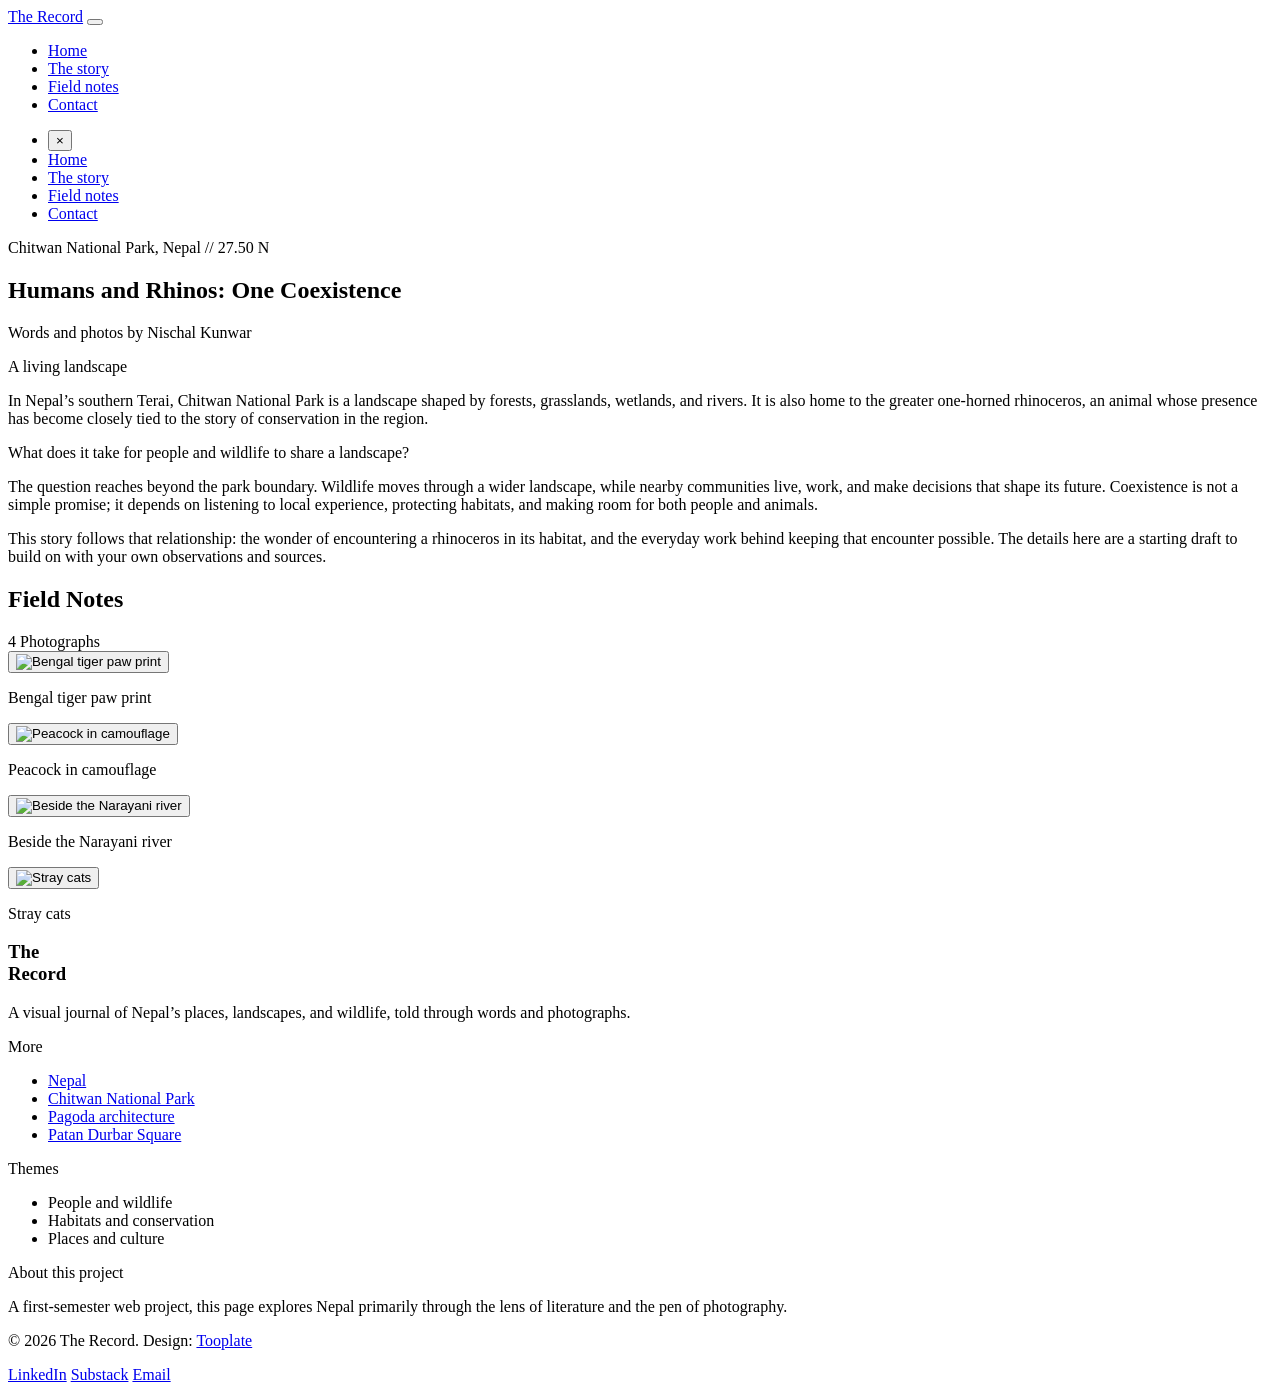
==== chitwan.html @ c8cdc9b5 "chitwan file upload test" ====
<!DOCTYPE html>
<html lang="en">
<head>
    <meta charset="UTF-8">
    <meta name="viewport" content="width=device-width, initial-scale=1.0">
    <title>Chitwan National Park — The Record</title>
    <link rel="preconnect" href="https://fonts.googleapis.com">
    <link rel="preconnect" href="https://fonts.gstatic.com" crossorigin>
    <link href="https://fonts.googleapis.com/css2?family=Inter:wght@300;400;500;600&family=Playfair+Display:ital,wght@0,400;0,500;0,600;0,700;1,400;1,500&display=swap" rel="stylesheet">
    <link rel="stylesheet" href="tooplate-2164-compass-style.css">
</head>
<body class="chitwan-page">
    <nav class="nav-bar">
        <a href="index.html" class="nav-logo">The Record</a>
        <button class="nav-toggle" aria-label="Toggle navigation">
            <span></span><span></span><span></span>
        </button>
        <ul class="nav-links nav-links--desktop">
            <li><a href="index.html">Home</a></li>
            <li><a href="#story">The story</a></li>
            <li><a href="#field-notes">Field notes</a></li>
            <li><a href="#contact">Contact</a></li>
        </ul>
    </nav>

    <ul class="nav-links nav-links--mobile">
        <li class="nav-close-wrap"><button class="nav-close" aria-label="Close menu">&times;</button></li>
        <li><a href="index.html">Home</a></li>
        <li><a href="#story">The story</a></li>
        <li><a href="#field-notes">Field notes</a></li>
        <li><a href="#contact">Contact</a></li>
    </ul>

    <main>
        <section class="prologue" id="story">
            <div class="prologue-inner">
                <p class="prologue-label reveal">Chitwan National Park, Nepal // 27.50 N</p>
                <h1 class="chapter-title reveal">Humans and Rhinos: One Coexistence</h1>
                <p class="hero-meta">Words and photos by Nischal Kunwar</p>
                <p class="prologue-label reveal">A living landscape</p>
                <p class="prologue-text reveal">
                    In Nepal’s southern Terai, Chitwan National Park is a landscape shaped by forests, grasslands, wetlands, and rivers. It is also home to the greater one-horned rhinoceros, an animal whose presence has become closely tied to the story of conservation in the region.
                </p>

                <div class="prologue-pullquote reveal">
                    <p>What does it take for people and wildlife to share a landscape?</p>
                </div>

                <p class="prologue-text reveal">
                    The question reaches beyond the park boundary. Wildlife moves through a wider landscape, while nearby communities live, work, and make decisions that shape its future. Coexistence is not a simple promise; it depends on listening to local experience, protecting habitats, and making room for both people and animals.
                </p>

                <p class="prologue-text reveal">
                    This story follows that relationship: the wonder of encountering a rhinoceros in its habitat, and the everyday work behind keeping that encounter possible. The details here are a starting draft to build on with your own observations and sources.
                </p>
            </div>
        </section>

        <section class="gallery" id="field-notes">
            <div class="gallery-header reveal">
                <h2 class="gallery-title">Field Notes</h2>
                <span class="gallery-count">4 Photographs</span>
            </div>
            <div class="gallery-grid">
                <div class="gallery-item tall reveal">
                    <button class="gallery-preview" type="button" aria-label="Open full-size image: Bengal tiger paw print">
                        <img src="imgs/chitwan6.JPG" alt="Bengal tiger paw print" loading="lazy">
                    </button>
                    <div class="gallery-caption">
                        <p class="gallery-caption-title">Bengal tiger paw print</p>
                    </div>
                </div>
                <div class="gallery-item reveal">
                    <button class="gallery-preview" type="button" aria-label="Open full-size image: Peacock in camouflage">
                        <img src="imgs/chitwan9.jpeg" alt="Peacock in camouflage" loading="lazy">
                    </button>
                    <div class="gallery-caption">
                        <p class="gallery-caption-title">Peacock in camouflage</p>
                    </div>
                </div>
                <div class="gallery-item reveal">
                    <button class="gallery-preview" type="button" aria-label="Open full-size image: Beside the Narayani river">
                        <img src="imgs/chitwan5.JPG" alt="Beside the Narayani river" loading="lazy">
                    </button>
                    <div class="gallery-caption">
                        <p class="gallery-caption-title">Beside the Narayani river</p>
                    </div>
                </div>
                <div class="gallery-item tall reveal">
                    <button class="gallery-preview" type="button" aria-label="Open full-size image: Stray cats">
                        <img src="imgs/chitwan3.JPG" alt="Stray cats" loading="lazy">
                    </button>
                    <div class="gallery-caption">
                        <p class="gallery-caption-title">Stray cats</p>
                    </div>
                </div>
            </div>
        </section>
    </main>

    <dialog class="image-lightbox" aria-label="Full-size gallery image">
        <button class="image-lightbox-close" type="button" aria-label="Close image">&times;</button>
        <button class="image-lightbox-nav image-lightbox-prev" type="button" aria-label="Previous image">&lsaquo;</button>
        <img class="image-lightbox-image" alt="">
        <p class="image-lightbox-caption"></p>
        <button class="image-lightbox-nav image-lightbox-next" type="button" aria-label="Next image">&rsaquo;</button>
    </dialog>

    <footer class="site-footer" id="contact">
        <div class="footer-top">
            <div class="footer-brand">
                <h3 class="footer-brand-title">The<br>Record</h3>
                <p class="footer-brand-desc">A visual journal of Nepal’s places, landscapes, and wildlife, told through words and photographs.</p>
            </div>
            <div class="footer-col">
                <p class="footer-col-title">More</p>
                <ul>
                    <li><a href="https://www.britannica.com/place/Nepal" target="_blank" rel="noopener noreferrer">Nepal</a></li>
                    <li><a href="https://en.wikipedia.org/wiki/Chitwan_National_Park" target="_blank" rel="noopener noreferrer">Chitwan National Park</a></li>
                    <li><a href="https://en.wikipedia.org/wiki/Pagoda" target="_blank" rel="noopener noreferrer">Pagoda architecture</a></li>
                    <li><a href="https://en.wikipedia.org/wiki/Patan_Durbar_Square" target="_blank" rel="noopener noreferrer">Patan Durbar Square</a></li>
                </ul>
            </div>
            <div class="footer-col footer-themes">
                <p class="footer-col-title">Themes</p>
                <ul>
                    <li>People and wildlife</li>
                    <li>Habitats and conservation</li>
                    <li>Places and culture</li>
                </ul>
            </div>
            <div class="footer-col footer-about">
                <p class="footer-col-title">About this project</p>
                <p>A first-semester web project, this page explores Nepal primarily through the lens of literature and the pen of photography.</p>
            </div>
        </div>
        <div class="footer-bottom">
            <p class="footer-copy">
                &copy; 2026 The Record. Design: <a href="https://www.tooplate.com" target="_blank" rel="nofollow noopener">Tooplate</a>
            </p>
            <div class="footer-social">
                <a class="footer-social-featured" href="https://www.linkedin.com/in/nischalkunwar/" target="_blank" rel="noopener noreferrer">LinkedIn</a>
                <a class="footer-social-featured" href="https://substack.com/@miyan0" target="_blank" rel="noopener noreferrer">Substack</a>
                <a class="footer-social-featured" href="mailto:nischalkunwar008@gmail.com">Email</a>
            </div>
        </div>
    </footer>
    <script src="tooplate-2164-compass-script.js"></script>
</body>
</html>
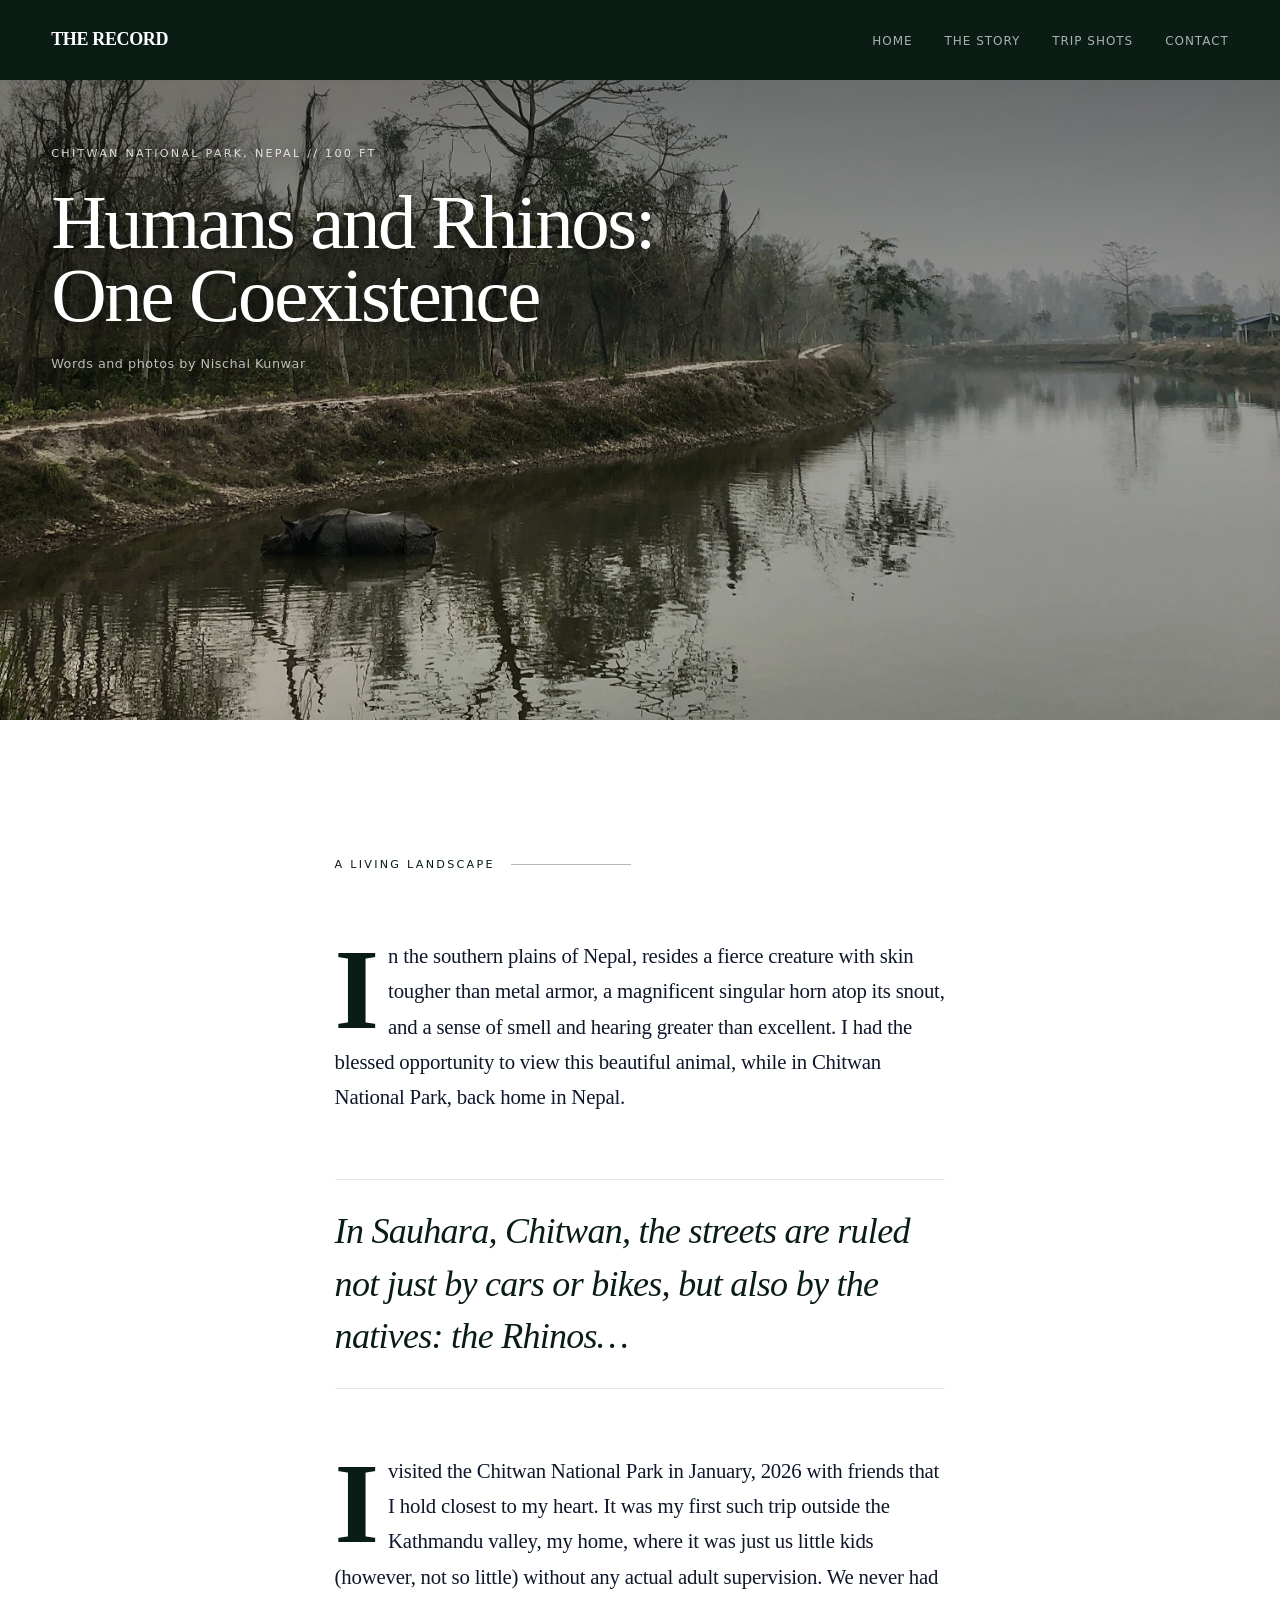
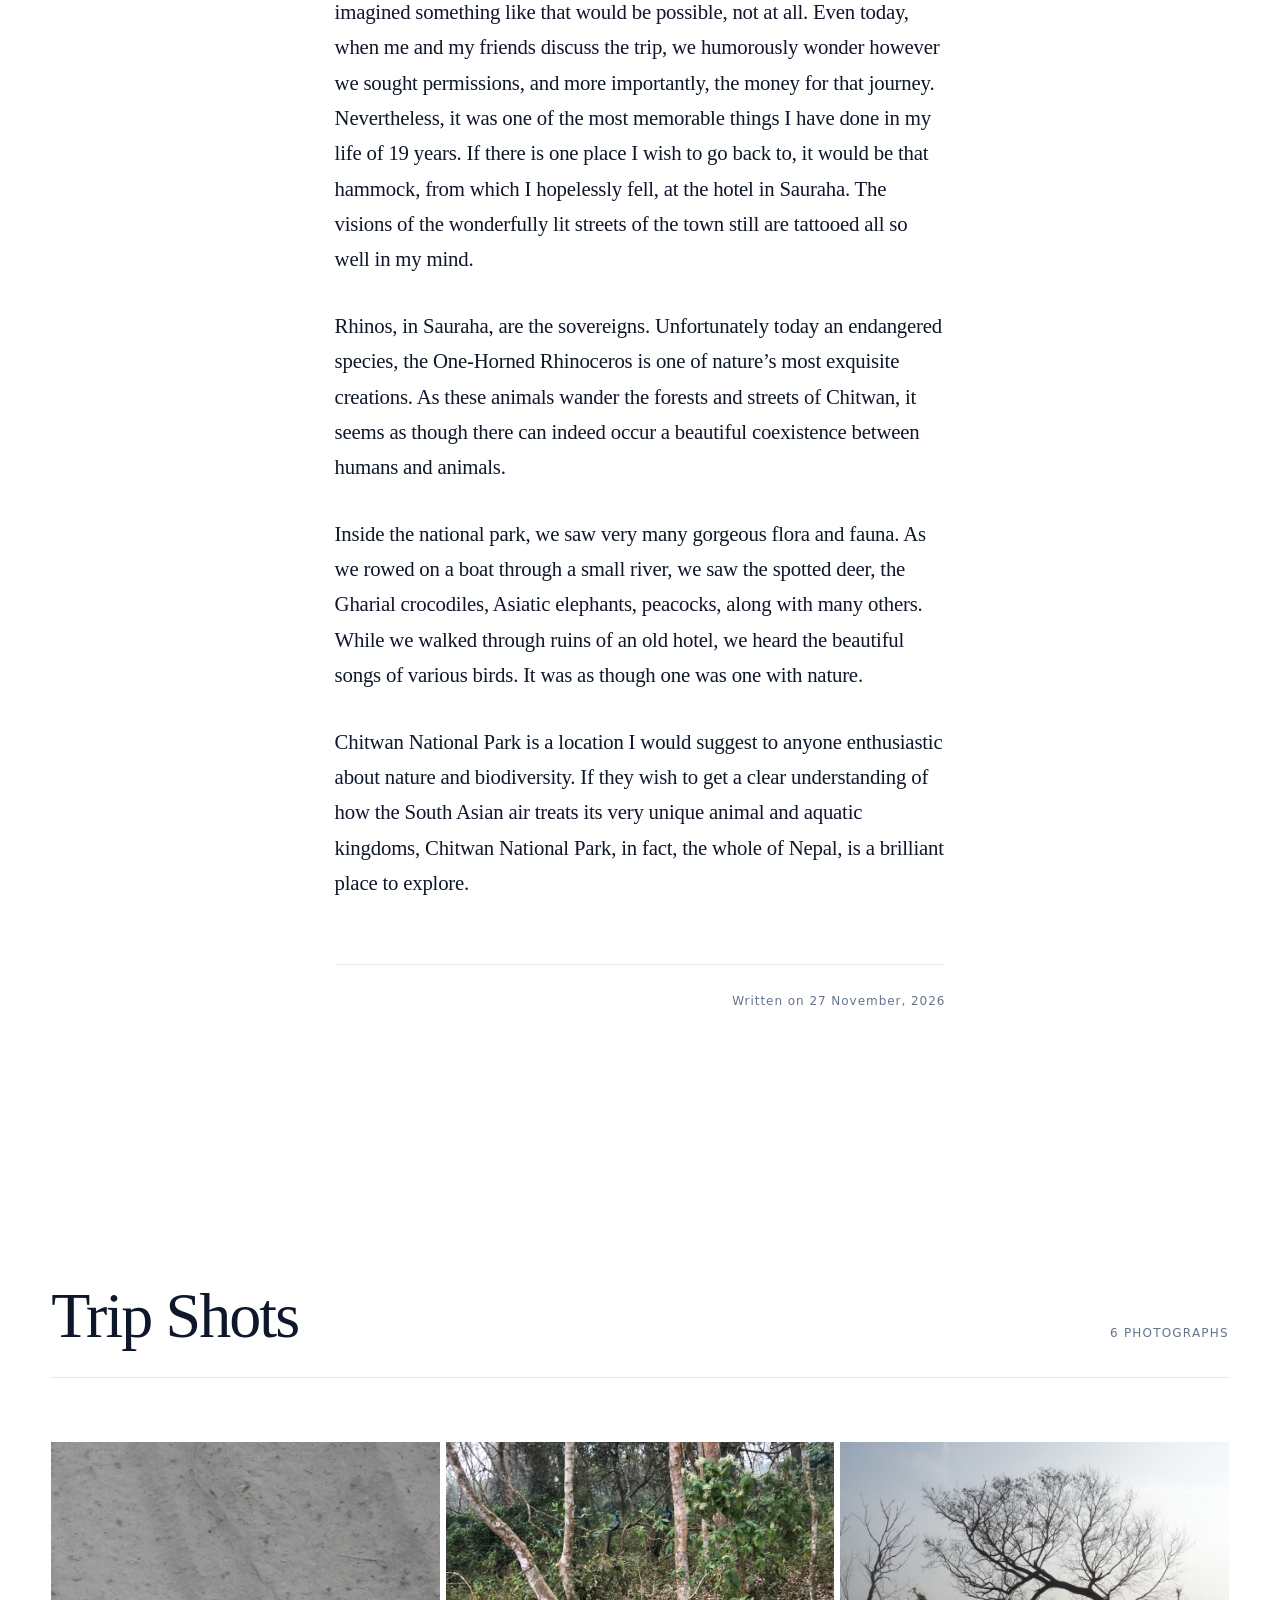
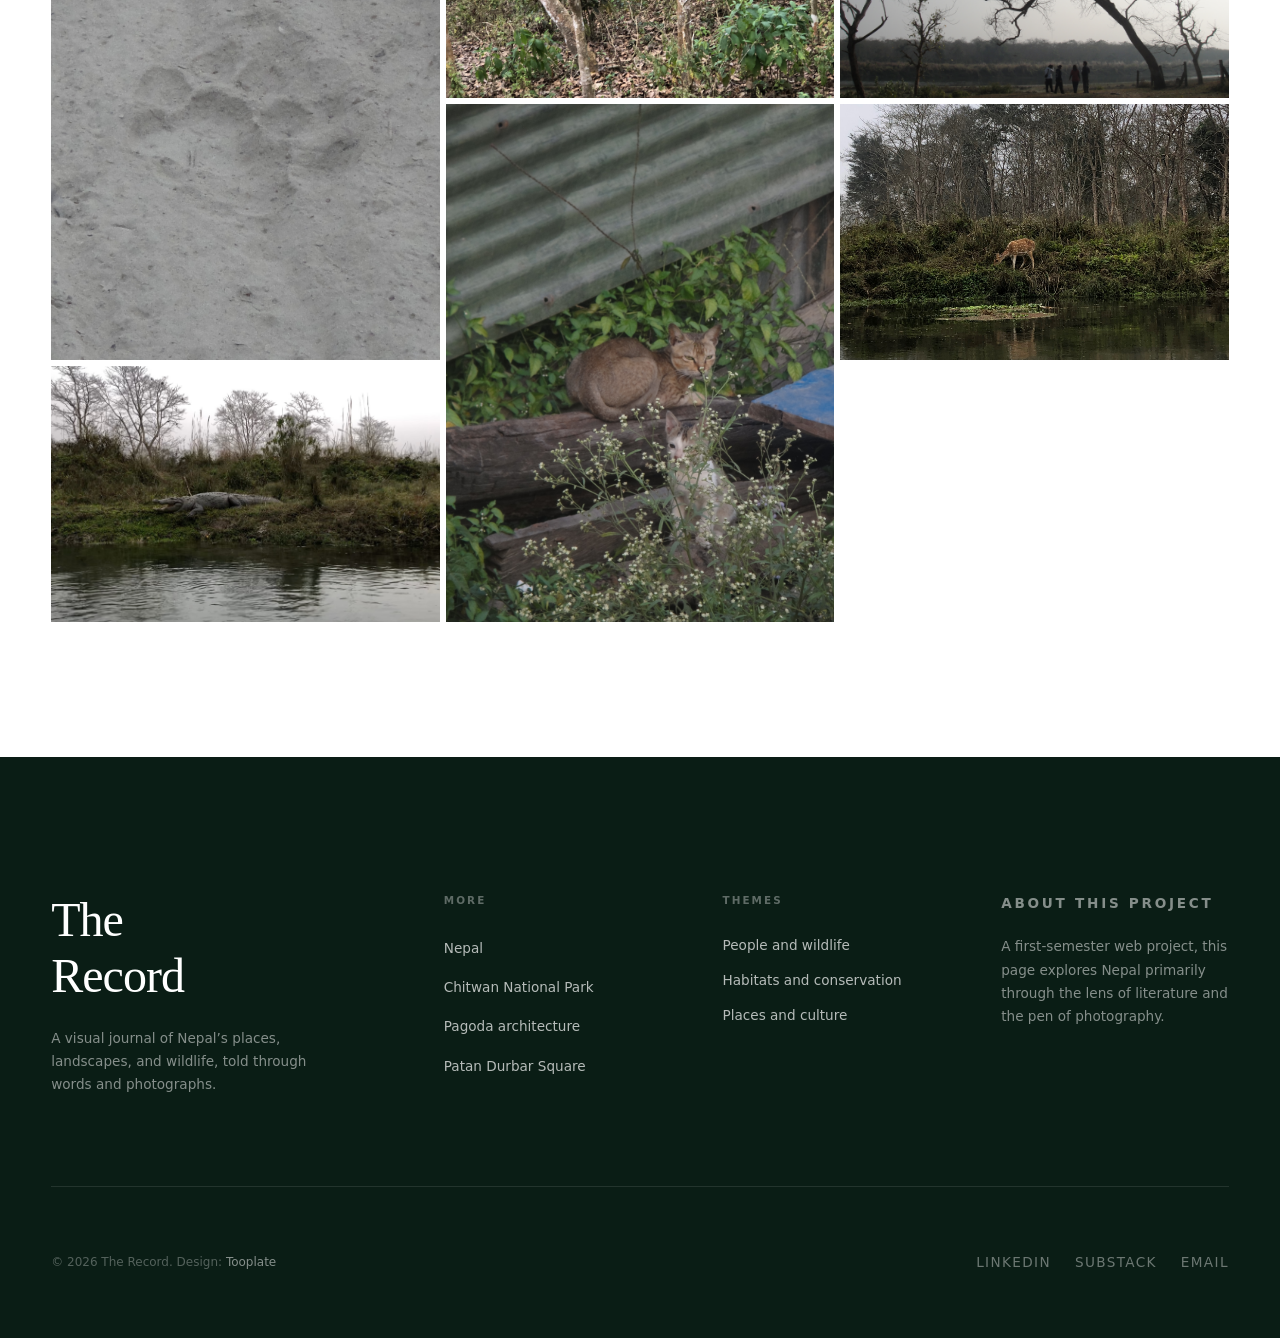
==== commit c4b22e98: "Update website code and new photos" ====
--- a/chitwan.html
+++ b/chitwan.html
@@ -4,10 +4,11 @@
     <meta charset="UTF-8">
     <meta name="viewport" content="width=device-width, initial-scale=1.0">
     <title>Chitwan National Park — The Record</title>
+    <link rel="icon" type="image/svg+xml" href="imgs/favicon.svg">
     <link rel="preconnect" href="https://fonts.googleapis.com">
     <link rel="preconnect" href="https://fonts.gstatic.com" crossorigin>
     <link href="https://fonts.googleapis.com/css2?family=Inter:wght@300;400;500;600&family=Playfair+Display:ital,wght@0,400;0,500;0,600;0,700;1,400;1,500&display=swap" rel="stylesheet">
-    <link rel="stylesheet" href="tooplate-2164-compass-style.css">
+    <link rel="stylesheet" href="design.css">
 </head>
 <body class="chitwan-page">
     <nav class="nav-bar">
@@ -18,7 +19,7 @@
         <ul class="nav-links nav-links--desktop">
             <li><a href="index.html">Home</a></li>
             <li><a href="#story">The story</a></li>
-            <li><a href="#field-notes">Field notes</a></li>
+            <li><a href="#field-notes">Trip Shots</a></li>
             <li><a href="#contact">Contact</a></li>
         </ul>
     </nav>
@@ -27,39 +28,58 @@
         <li class="nav-close-wrap"><button class="nav-close" aria-label="Close menu">&times;</button></li>
         <li><a href="index.html">Home</a></li>
         <li><a href="#story">The story</a></li>
-        <li><a href="#field-notes">Field notes</a></li>
+        <li><a href="#field-notes">Trip Shots</a></li>
         <li><a href="#contact">Contact</a></li>
     </ul>
 
     <main>
-        <section class="prologue" id="story">
+        <section class="hero hero--cover chitwan-hero" aria-label="Chitwan National Park">
+            <div class="hero-image">
+                <img src="imgs/chitwan12.jpeg" alt="A rhinoceros in the waters of Chitwan National Park" loading="eager">
+            </div>
+            <div class="hero-content">
+                <p class="hero-issue">Chitwan National Park, Nepal // 100 FT</p>
+                <h1 class="hero-title">Humans and Rhinos: One Coexistence</h1>
+                <div class="hero-meta">
+                    <span>Words and photos by Nischal Kunwar</span>
+                </div>
+            </div>
+        </section>
+
+        <section class="prologue chitwan-article" id="story">
             <div class="prologue-inner">
-                <p class="prologue-label reveal">Chitwan National Park, Nepal // 27.50 N</p>
-                <h1 class="chapter-title reveal">Humans and Rhinos: One Coexistence</h1>
-                <p class="hero-meta">Words and photos by Nischal Kunwar</p>
                 <p class="prologue-label reveal">A living landscape</p>
                 <p class="prologue-text reveal">
-                    In Nepal’s southern Terai, Chitwan National Park is a landscape shaped by forests, grasslands, wetlands, and rivers. It is also home to the greater one-horned rhinoceros, an animal whose presence has become closely tied to the story of conservation in the region.
+                    In the southern plains of Nepal, resides a fierce creature with skin tougher than metal armor, a magnificent singular horn atop its snout, and a sense of smell and hearing greater than excellent. I had the blessed opportunity to view this beautiful animal, while in Chitwan National Park, back home in Nepal.
                 </p>
 
                 <div class="prologue-pullquote reveal">
-                    <p>What does it take for people and wildlife to share a landscape?</p>
+                    <p>In Sauhara, Chitwan, the streets are ruled not just by cars or bikes, but also by the natives: the Rhinos…</p>
                 </div>
 
                 <p class="prologue-text reveal">
-                    The question reaches beyond the park boundary. Wildlife moves through a wider landscape, while nearby communities live, work, and make decisions that shape its future. Coexistence is not a simple promise; it depends on listening to local experience, protecting habitats, and making room for both people and animals.
+                    <strong>I</strong> visited the Chitwan National Park in January, 2026 with friends that I hold closest to my heart. It was my first such trip outside the Kathmandu valley, my home, where it was just us little kids (however, not so little) without any actual adult supervision. We never had imagined something like that would be possible, not at all. Even today, when me and my friends discuss the trip, we humorously wonder however we sought permissions, and more importantly, the money for that journey. Nevertheless, it was one of the most memorable things I have done in my life of 19 years. If there is one place I wish to go back to, it would be that hammock, from which I hopelessly fell, at the hotel in Sauraha. The visions of the wonderfully lit streets of the town still are tattooed all so well in my mind.
                 </p>
 
                 <p class="prologue-text reveal">
-                    This story follows that relationship: the wonder of encountering a rhinoceros in its habitat, and the everyday work behind keeping that encounter possible. The details here are a starting draft to build on with your own observations and sources.
+                    Rhinos, in Sauraha, are the sovereigns. Unfortunately today an endangered species, the One-Horned Rhinoceros is one of nature’s most exquisite creations. As these animals wander the forests and streets of Chitwan, it seems as though there can indeed occur a beautiful coexistence between humans and animals.
                 </p>
+
+                <p class="prologue-text reveal">
+                    Inside the national park, we saw very many gorgeous flora and fauna. As we rowed on a boat through a small river, we saw the spotted deer, the Gharial crocodiles, Asiatic elephants, peacocks, along with many others. While we walked through ruins of an old hotel, we heard the beautiful songs of various birds. It was as though one was one with nature.
+                </p>
+
+                <p class="prologue-text reveal">
+                    Chitwan National Park is a location I would suggest to anyone enthusiastic about nature and biodiversity. If they wish to get a clear understanding of how the South Asian air treats its very unique animal and aquatic kingdoms, Chitwan National Park, in fact, the whole of Nepal, is a brilliant place to explore.
+                </p>
+                <p class="article-date">Written on 27 November, 2026</p>
             </div>
         </section>
 
         <section class="gallery" id="field-notes">
             <div class="gallery-header reveal">
-                <h2 class="gallery-title">Field Notes</h2>
-                <span class="gallery-count">4 Photographs</span>
+                <h2 class="gallery-title">Trip Shots</h2>
+                <span class="gallery-count">6 Photographs</span>
             </div>
             <div class="gallery-grid">
                 <div class="gallery-item tall reveal">
@@ -92,6 +112,22 @@
                     </button>
                     <div class="gallery-caption">
                         <p class="gallery-caption-title">Stray cats</p>
+                    </div>
+                </div>
+                <div class="gallery-item reveal">
+                    <button class="gallery-preview" type="button" aria-label="Open full-size image: Grazing deer">
+                        <img src="imgs/chitwan13.jpeg" alt="Grazing deer" loading="lazy">
+                    </button>
+                    <div class="gallery-caption">
+                        <p class="gallery-caption-title">Grazing deer</p>
+                    </div>
+                </div>
+                <div class="gallery-item reveal">
+                    <button class="gallery-preview" type="button" aria-label="Open full-size image: Relaxing crocodile">
+                        <img src="imgs/chitwan14.jpeg" alt="Relaxing crocodile" loading="lazy">
+                    </button>
+                    <div class="gallery-caption">
+                        <p class="gallery-caption-title">Relaxing crocodile</p>
                     </div>
                 </div>
             </div>
@@ -145,6 +181,6 @@
             </div>
         </div>
     </footer>
-    <script src="tooplate-2164-compass-script.js"></script>
+    <script src="design.js"></script>
 </body>
 </html>
--- a/design.css
+++ b/design.css
@@ -0,0 +1,1220 @@
+/*
+
+  Tooplate 2164 Compass
+  https://www.tooplate.com/view/2164-compass
+  Free HTML CSS Template
+
+*/
+
+/* ================================================
+   THE RECORD — Nepal & Forest Green Editorial System
+   ================================================ */
+
+*, *::before, *::after {
+    margin: 0;
+    padding: 0;
+    box-sizing: border-box;
+}
+
+:root {
+    --glacier:  #F7F9FC;
+    --snow:     #FFFFFF;
+    --slate:    #0F172A;
+    --forest:   #0A1D15;
+    --forest-light: #0A1D151A;
+    --mist:     #E2E8F0;
+    --stone:    #64748B;
+
+    --serif:    'Playfair Display', Georgia, serif;
+    --sans:     'Inter', system-ui, sans-serif;
+
+    --space-xs:  clamp(0.5rem, 1vw, 1rem);
+    --space-sm:  clamp(1rem, 2vw, 2rem);
+    --space-md:  clamp(2rem, 5vw, 5rem);
+    --space-lg:  clamp(4rem, 10vh, 10rem);
+    --space-xl:  clamp(6rem, 15vh, 15rem);
+
+    --gutter:    clamp(1.5rem, 4vw, 4rem);
+    --max-w:     1400px;
+}
+
+html {
+    font-size: 16px;
+    scroll-behavior: smooth;
+    -webkit-font-smoothing: antialiased;
+    -moz-osx-font-smoothing: grayscale;
+}
+
+body {
+    font-family: var(--sans);
+    font-weight: 400;
+    line-height: 1.7;
+    color: var(--slate);
+    background-color: var(--glacier);
+}
+
+body.menu-open {
+    overflow: hidden;
+}
+
+img {
+    display: block;
+    width: 100%;
+    height: 100%;
+    object-fit: cover;
+}
+
+.chitwan-hero .hero-image img {
+    object-position: center 58%;
+}
+
+a {
+    color: var(--forest);
+    text-decoration: none;
+    transition: opacity 0.3s ease;
+}
+
+a:hover {
+    opacity: 0.7;
+}
+
+/* ================================================
+   NAVIGATION — Minimal top bar
+   ================================================ */
+
+.nav-bar {
+    position: fixed;
+    top: 0;
+    left: 0;
+    right: 0;
+    z-index: 100;
+    display: flex;
+    align-items: center;
+    justify-content: space-between;
+    padding: 1.5rem var(--gutter);
+    background: transparent;
+    backdrop-filter: none;
+    border-bottom: 1px solid transparent;
+    transition: background 0.5s ease, backdrop-filter 0.5s ease, 
+                padding 0.4s ease, border-color 0.5s ease;
+}
+
+.chitwan-page .nav-bar {
+    background: var(--forest);
+}
+
+.nav-bar.scrolled {
+    background: rgba(10, 29, 21, 0.92);
+    backdrop-filter: blur(16px) saturate(1.4);
+    -webkit-backdrop-filter: blur(16px) saturate(1.4);
+    padding-top: 1rem;
+    padding-bottom: 1rem;
+    border-bottom-color: rgba(255, 255, 255, 0.06);
+}
+
+.nav-logo {
+    font-family: var(--serif);
+    font-size: 1.125rem;
+    font-weight: 600;
+    letter-spacing: -0.02em;
+    color: var(--snow);
+    text-transform: uppercase;
+}
+
+.nav-links {
+    list-style: none;
+}
+
+.nav-links a {
+    font-family: var(--sans);
+    font-size: 0.75rem;
+    font-weight: 500;
+    letter-spacing: 0.08em;
+    text-transform: uppercase;
+    color: rgba(255, 255, 255, 0.65);
+    text-decoration: none;
+    transition: color 0.3s ease, letter-spacing 0.3s ease;
+}
+
+.nav-links--desktop {
+    display: flex;
+    gap: 2rem;
+}
+
+.nav-links--mobile {
+    display: none;
+}
+
+.nav-links a:hover {
+    color: var(--snow);
+    letter-spacing: 0.14em;
+    opacity: 1;
+}
+
+/* Hamburger */
+.nav-toggle {
+    display: none;
+    flex-direction: column;
+    gap: 5px;
+    background: none;
+    border: none;
+    cursor: pointer;
+    padding: 4px;
+    z-index: 200;
+}
+
+.nav-toggle span {
+    width: 24px;
+    height: 1.5px;
+    background: var(--snow);
+    transition: transform 0.3s ease, opacity 0.3s ease;
+}
+
+.nav-toggle.active span:nth-child(1) {
+    transform: rotate(45deg) translateY(4.5px);
+}
+
+.nav-toggle.active span:nth-child(2) {
+    opacity: 0;
+}
+
+.nav-toggle.active span:nth-child(3) {
+    transform: rotate(-45deg) translateY(-4.5px);
+}
+
+/* ================================================
+   SECTION 1 — HERO (The Cover)
+   ================================================ */
+
+.hero {
+    position: relative;
+    height: 100vh;
+    width: 100%;
+    overflow: hidden;
+}
+
+.hero--cover {
+    height: min(100svh, 56.25vw);
+    min-height: 0;
+}
+
+.hero--cover .hero-content {
+    bottom: clamp(1.5rem, 5vh, 4rem);
+}
+
+.hero--cover .hero-title {
+    max-width: 18ch;
+    font-size: clamp(2.4rem, 6vw, 6rem);
+}
+
+.hero-image {
+    position: absolute;
+    inset: 0;
+}
+
+.hero-image::after {
+    content: '';
+    position: absolute;
+    inset: 0;
+    background: linear-gradient(
+        0deg,
+        rgba(15, 23, 42, 0.65) 0%,
+        rgba(15, 23, 42, 0.15) 40%,
+        rgba(15, 23, 42, 0.05) 100%
+    );
+}
+
+.chitwan-hero .hero-image::after {
+    background: linear-gradient(
+        180deg,
+        rgba(3, 10, 7, 0.58) 0%,
+        rgba(3, 10, 7, 0.24) 46%,
+        rgba(3, 10, 7, 0.04) 100%
+    );
+}
+
+.chitwan-hero .hero-content {
+    top: clamp(7rem, 16vh, 10rem);
+    bottom: auto;
+    max-width: min(760px, calc(100% - var(--gutter) * 2));
+    text-shadow: 0 2px 14px rgba(0, 0, 0, 0.55);
+}
+
+.chitwan-hero .hero-title {
+    max-width: 16ch;
+    font-size: clamp(2.4rem, 6vw, 5.5rem);
+    margin-bottom: 1.25rem;
+}
+
+.hero-intro {
+    max-width: 60ch;
+    margin-top: 1.25rem;
+    font-family: var(--serif);
+    font-size: clamp(1rem, 1.4vw, 1.2rem);
+    line-height: 1.55;
+    color: rgba(255, 255, 255, 0.94);
+}
+
+.hero-content {
+    position: absolute;
+    bottom: clamp(3rem, 8vh, 8rem);
+    left: var(--gutter);
+    right: var(--gutter);
+    color: var(--snow);
+}
+
+.hero-issue {
+    font-family: var(--sans);
+    font-size: 0.7rem;
+    font-weight: 500;
+    letter-spacing: 0.2em;
+    text-transform: uppercase;
+    margin-bottom: 1.5rem;
+    opacity: 0.8;
+}
+
+.hero-title {
+    font-family: var(--serif);
+    font-size: clamp(3rem, 8vw, 7.5rem);
+    font-weight: 400;
+    line-height: 0.95;
+    letter-spacing: -0.03em;
+    max-width: 14ch;
+    margin-bottom: 2rem;
+}
+
+.hero-title em {
+    font-style: italic;
+    font-weight: 400;
+}
+
+.hero-meta {
+    display: flex;
+    align-items: center;
+    gap: 2rem;
+    font-family: var(--sans);
+    font-size: 0.8rem;
+    font-weight: 400;
+    letter-spacing: 0.04em;
+    opacity: 0.7;
+}
+
+.hero-meta span {
+    display: flex;
+    align-items: center;
+    gap: 0.5rem;
+}
+
+.hero-meta .divider {
+    width: 40px;
+    height: 1px;
+    background: var(--snow);
+    opacity: 0.4;
+}
+
+.hero-scroll {
+    position: absolute;
+    bottom: clamp(3rem, 8vh, 8rem);
+    right: var(--gutter);
+    writing-mode: vertical-rl;
+    font-family: var(--sans);
+    font-size: 0.65rem;
+    font-weight: 500;
+    letter-spacing: 0.15em;
+    text-transform: uppercase;
+    color: var(--snow);
+    opacity: 0.6;
+    display: flex;
+    align-items: center;
+    gap: 1rem;
+}
+
+.hero-scroll::before {
+    content: '';
+    width: 1px;
+    height: 60px;
+    background: var(--snow);
+    opacity: 0.4;
+    animation: scrollPulse 2s ease-in-out infinite;
+}
+
+@keyframes scrollPulse {
+    0%, 100% { opacity: 0.2; transform: scaleY(1); }
+    50% { opacity: 0.6; transform: scaleY(1); }
+}
+
+/* ================================================
+   SECTION 2 — PROLOGUE (Typographic Drop)
+   ================================================ */
+
+.prologue {
+    padding: var(--space-xl) var(--gutter);
+    background: var(--snow);
+}
+
+.prologue-inner {
+    max-width: 60ch;
+    margin: 0 auto;
+}
+
+.prologue-label {
+    font-family: var(--sans);
+    font-size: 0.7rem;
+    font-weight: 500;
+    letter-spacing: 0.2em;
+    text-transform: uppercase;
+    color: var(--forest);
+    margin-bottom: var(--space-md);
+    display: flex;
+    align-items: center;
+    gap: 1rem;
+}
+
+.prologue-label::after {
+    content: '';
+    flex: 1;
+    max-width: 120px;
+    height: 1px;
+    background: var(--forest);
+    opacity: 0.3;
+}
+
+.prologue-text {
+    font-family: var(--serif);
+    font-size: clamp(1.25rem, 2.5vw, 1.625rem);
+    line-height: 1.75;
+    color: var(--slate);
+    letter-spacing: -0.01em;
+}
+
+.chitwan-article .prologue-text {
+    font-size: clamp(1.05rem, 1.8vw, 1.3rem);
+    line-height: 1.7;
+}
+
+.article-date {
+    margin-top: var(--space-md);
+    padding-top: var(--space-sm);
+    border-top: 1px solid var(--mist);
+    font-family: var(--sans);
+    font-size: 0.75rem;
+    font-weight: 500;
+    letter-spacing: 0.08em;
+    color: var(--stone);
+    text-align: right;
+}
+
+.prologue-text::first-letter {
+    font-family: var(--serif);
+    font-weight: 700;
+    float: left;
+    font-size: 5.5em;
+    line-height: 0.8;
+    margin-right: 0.08em;
+    margin-top: 0.05em;
+    color: var(--forest);
+}
+
+.prologue-text + .prologue-text {
+    margin-top: 1.5em;
+    text-indent: 0;
+}
+
+.prologue-text + .prologue-text::first-letter {
+    font-size: inherit;
+    float: none;
+    margin: 0;
+    color: inherit;
+    font-weight: inherit;
+    line-height: inherit;
+}
+
+.prologue-pullquote {
+    margin: var(--space-md) 0;
+    padding: var(--space-sm) 0;
+    border-top: 1px solid var(--mist);
+    border-bottom: 1px solid var(--mist);
+}
+
+.prologue-pullquote p {
+    font-family: var(--serif);
+    font-style: italic;
+    font-size: clamp(1.5rem, 3vw, 2.25rem);
+    line-height: 1.45;
+    color: var(--forest);
+    letter-spacing: -0.02em;
+}
+
+.prologue-pullquote cite {
+    display: block;
+    margin-top: 1rem;
+    font-family: var(--sans);
+    font-style: normal;
+    font-size: 0.75rem;
+    font-weight: 500;
+    letter-spacing: 0.1em;
+    text-transform: uppercase;
+    color: var(--stone);
+}
+
+/* ================================================
+   SECTION 3 — THE ROUTE (Sticky Image Offset)
+   ================================================ */
+
+.route {
+    position: relative;
+    background: var(--glacier);
+}
+
+.route-bg {
+    position: sticky;
+    top: 0;
+    height: 100vh;
+    width: 100%;
+    overflow: hidden;
+    z-index: 0;
+}
+
+.route-bg img {
+    position: absolute;
+    inset: 0;
+    opacity: 0;
+    transition: opacity 1.2s cubic-bezier(0.25, 0.46, 0.45, 0.94);
+}
+
+.route-bg img.active {
+    opacity: 1;
+}
+
+.route-bg::after {
+    content: '';
+    position: absolute;
+    inset: 0;
+    background: linear-gradient(
+        90deg,
+        var(--glacier) 0%,
+        var(--glacier) 15%,
+        rgba(247, 249, 252, 0.85) 30%,
+        rgba(247, 249, 252, 0.45) 50%,
+        rgba(247, 249, 252, 0.1) 75%,
+        transparent 100%
+    );
+    z-index: 1;
+    pointer-events: none;
+}
+
+.route-chapters {
+    position: relative;
+    z-index: 2;
+    margin-top: -100vh;
+    padding: var(--space-xl) var(--gutter);
+}
+
+.chapter {
+    width: min(100%, 720px);
+    padding: clamp(2rem, 4vw, 3.5rem);
+    min-height: 80vh;
+    display: flex;
+    flex-direction: column;
+    justify-content: center;
+    background: rgba(247, 249, 252, 0.36);
+    border-left: 4px solid var(--forest);
+    box-shadow: 0 16px 48px rgba(15, 23, 42, 0.12);
+    backdrop-filter: blur(6px);
+    -webkit-backdrop-filter: blur(6px);
+}
+
+.chapter:first-child {
+    padding-top: clamp(2rem, 4vw, 3.5rem);
+}
+
+.chapter-number {
+    font-family: var(--serif);
+    font-size: clamp(4rem, 8vw, 6rem);
+    font-weight: 400;
+    color: var(--forest);
+    opacity: 0.12;
+    line-height: 1;
+    margin-bottom: 1rem;
+}
+
+.chapter-location {
+    font-family: var(--sans);
+    font-size: 0.7rem;
+    font-weight: 500;
+    letter-spacing: 0.2em;
+    text-transform: uppercase;
+    color: var(--forest);
+    margin-bottom: 1rem;
+}
+
+.chapter-title {
+    font-family: var(--serif);
+    font-size: clamp(2rem, 4vw, 3.25rem);
+    font-weight: 400;
+    line-height: 1.15;
+    letter-spacing: -0.02em;
+    color: var(--slate);
+    margin-bottom: 1.5rem;
+    max-width: 18ch;
+}
+
+.chapter-body {
+    font-family: var(--sans);
+    font-size: 0.95rem;
+    line-height: 1.8;
+    color: var(--slate);
+    max-width: 48ch;
+}
+
+.chapter-body + .chapter-body {
+    margin-top: 1em;
+}
+
+.chapter-link {
+    display: inline-flex;
+    align-items: center;
+    gap: 0.5rem;
+    margin-top: 2rem;
+    font-family: var(--sans);
+    font-size: 0.8rem;
+    font-weight: 600;
+    letter-spacing: 0.06em;
+    text-transform: uppercase;
+    color: var(--forest);
+}
+
+.chapter-link--static {
+    text-transform: none;
+    cursor: default;
+}
+
+.chapter-link svg {
+    width: 16px;
+    height: 16px;
+    transition: transform 0.3s ease;
+}
+
+.chapter-link:hover {
+    opacity: 1;
+}
+
+.chapter-link:hover svg {
+    transform: translateX(4px);
+}
+
+/* ================================================
+   SECTION 4 — THE GALLERY (Structured Masonry)
+   ================================================ */
+
+.gallery {
+    padding: var(--space-xl) var(--gutter);
+    background: var(--snow);
+}
+
+.gallery-header {
+    display: flex;
+    align-items: flex-end;
+    justify-content: space-between;
+    margin-bottom: var(--space-md);
+    padding-bottom: var(--space-sm);
+    border-bottom: 1px solid var(--mist);
+}
+
+.gallery-title {
+    font-family: var(--serif);
+    font-size: clamp(2.5rem, 5vw, 4rem);
+    font-weight: 400;
+    line-height: 1.1;
+    letter-spacing: -0.03em;
+}
+
+.gallery-count {
+    font-family: var(--sans);
+    font-size: 0.75rem;
+    font-weight: 500;
+    letter-spacing: 0.1em;
+    text-transform: uppercase;
+    color: var(--stone);
+    padding-bottom: 0.5rem;
+}
+
+.gallery-grid {
+    display: grid;
+    grid-template-columns: repeat(3, 1fr);
+    grid-auto-rows: clamp(180px, 20vw, 280px);
+    gap: 6px;
+}
+
+.gallery-item {
+    position: relative;
+    overflow: hidden;
+}
+
+.gallery-item::after {
+    content: '';
+    position: absolute;
+    inset: 0;
+    z-index: 1;
+    background: linear-gradient(0deg, rgba(15, 23, 42, 0.5) 0%, transparent 50%);
+    opacity: 0;
+    transition: opacity 0.4s ease;
+    pointer-events: none;
+}
+
+.gallery-item:hover::after {
+    opacity: 1;
+}
+
+.gallery-item img {
+    transition: transform 0.6s cubic-bezier(0.25, 0.46, 0.45, 0.94);
+}
+
+.gallery-preview {
+    position: absolute;
+    inset: 0;
+    z-index: 0;
+    display: block;
+    width: 100%;
+    height: 100%;
+    padding: 0;
+    border: 0;
+    background: transparent;
+    cursor: zoom-in;
+}
+
+.gallery-preview:focus-visible {
+    z-index: 3;
+    outline: 3px solid var(--snow);
+    outline-offset: -6px;
+}
+
+.gallery-item:hover img {
+    transform: scale(1.04);
+}
+
+.gallery-caption {
+    position: absolute;
+    bottom: 1rem;
+    left: 1rem;
+    right: 1rem;
+    z-index: 2;
+    color: var(--snow);
+    opacity: 0;
+    transform: translateY(8px);
+    transition: opacity 0.4s ease 0.05s, transform 0.4s ease 0.05s;
+    pointer-events: none;
+}
+
+.gallery-item:hover .gallery-caption {
+    opacity: 1;
+    transform: translateY(0);
+}
+
+.gallery-caption-title {
+    font-family: var(--serif);
+    font-size: 1rem;
+    font-weight: 500;
+    margin-bottom: 0.2rem;
+}
+
+.gallery-caption-sub {
+    font-family: var(--sans);
+    font-size: 0.7rem;
+    font-weight: 400;
+    letter-spacing: 0.04em;
+    opacity: 0.7;
+}
+
+.image-lightbox {
+    position: fixed;
+    inset: 0;
+    width: min(72vw, 1000px);
+    max-width: calc(100vw - 2rem);
+    margin: auto;
+    max-height: 94vh;
+    padding: 3.5rem 1.5rem 1.25rem;
+    overflow: visible;
+    border: 0;
+    background: transparent;
+    color: var(--snow);
+}
+
+.image-lightbox::backdrop {
+    background: rgba(3, 10, 7, 0.62);
+    backdrop-filter: blur(8px);
+}
+
+.image-lightbox-image {
+    display: block;
+    width: auto;
+    height: auto;
+    max-width: 100%;
+    max-height: calc(90vh - 5rem);
+    margin: 0 auto;
+    object-fit: contain;
+}
+
+.image-lightbox-image.slide-out-left {
+    animation: lightbox-out-left 150ms ease-in forwards;
+}
+
+.image-lightbox-image.slide-out-right {
+    animation: lightbox-out-right 150ms ease-in forwards;
+}
+
+.image-lightbox-image.slide-in-right {
+    animation: lightbox-in-right 240ms ease-out both;
+}
+
+.image-lightbox-image.slide-in-left {
+    animation: lightbox-in-left 240ms ease-out both;
+}
+
+@keyframes lightbox-out-left {
+    to { opacity: 0; transform: translateX(-2rem); }
+}
+
+@keyframes lightbox-out-right {
+    to { opacity: 0; transform: translateX(2rem); }
+}
+
+@keyframes lightbox-in-right {
+    from { opacity: 0; transform: translateX(2rem); }
+    to { opacity: 1; transform: translateX(0); }
+}
+
+@keyframes lightbox-in-left {
+    from { opacity: 0; transform: translateX(-2rem); }
+    to { opacity: 1; transform: translateX(0); }
+}
+
+.image-lightbox-caption {
+    margin-top: 0.75rem;
+    font-family: var(--sans);
+    font-size: 0.9rem;
+    text-align: center;
+    color: rgba(255, 255, 255, 0.85);
+    text-shadow: 0 2px 8px rgba(0, 0, 0, 0.9);
+}
+
+.image-lightbox-close {
+    position: absolute;
+    top: 0.5rem;
+    right: 0.75rem;
+    padding: 0.25rem 0.5rem;
+    border: 0;
+    background: transparent;
+    color: var(--snow);
+    font-size: 2rem;
+    line-height: 1;
+    cursor: pointer;
+}
+
+.image-lightbox-nav {
+    position: absolute;
+    top: 50%;
+    display: grid;
+    width: 2.75rem;
+    height: 2.75rem;
+    place-items: center;
+    transform: translateY(-50%);
+    border: 1px solid rgba(255, 255, 255, 0.45);
+    border-radius: 50%;
+    background: rgba(3, 10, 7, 0.58);
+    color: var(--snow);
+    font-size: 2rem;
+    line-height: 1;
+    cursor: pointer;
+    transition: background 0.2s ease;
+}
+
+.image-lightbox-nav:hover {
+    background: rgba(3, 10, 7, 0.85);
+}
+
+.image-lightbox-prev {
+    left: 0.25rem;
+}
+
+.image-lightbox-next {
+    right: 0.25rem;
+}
+
+.gallery-item.tall {
+    grid-row: span 2;
+}
+
+/* ================================================
+   SECTION 5 — FOOTER (The Index)
+   ================================================ */
+
+.site-footer {
+    padding: var(--space-xl) var(--gutter) var(--space-md);
+    background: var(--forest);
+    color: var(--snow);
+}
+
+.footer-top {
+    display: grid;
+    grid-template-columns: 1.5fr repeat(3, 1fr);
+    gap: var(--gutter);
+    padding-bottom: var(--space-lg);
+    border-bottom: 1px solid rgba(255, 255, 255, 0.1);
+}
+
+.footer-brand-title {
+    font-family: var(--serif);
+    font-size: clamp(2rem, 4vw, 3rem);
+    font-weight: 400;
+    line-height: 1.15;
+    letter-spacing: -0.02em;
+    margin-bottom: 1.5rem;
+}
+
+.footer-brand-desc {
+    font-family: var(--sans);
+    font-size: 0.85rem;
+    line-height: 1.7;
+    color: rgba(255, 255, 255, 0.5);
+    max-width: 32ch;
+}
+
+.footer-col-title {
+    font-family: var(--sans);
+    font-size: 0.65rem;
+    font-weight: 600;
+    letter-spacing: 0.2em;
+    text-transform: uppercase;
+    color: rgba(255, 255, 255, 0.35);
+    margin-bottom: 1.5rem;
+}
+
+.footer-col ul {
+    list-style: none;
+    display: flex;
+    flex-direction: column;
+    gap: 0.75rem;
+}
+
+.footer-col a {
+    font-family: var(--sans);
+    font-size: 0.85rem;
+    font-weight: 400;
+    color: rgba(255, 255, 255, 0.7);
+    transition: color 0.3s ease;
+}
+
+.footer-themes li {
+    font-family: var(--sans);
+    font-size: 0.85rem;
+    font-weight: 400;
+    color: rgba(255, 255, 255, 0.7);
+}
+
+.footer-col a:hover {
+    color: var(--snow);
+    opacity: 1;
+}
+
+.footer-bottom {
+    display: flex;
+    align-items: center;
+    justify-content: space-between;
+    padding-top: var(--space-md);
+}
+
+.footer-copy {
+    font-family: var(--sans);
+    font-size: 0.75rem;
+    color: rgba(255, 255, 255, 0.3);
+}
+
+.footer-copy a {
+    color: rgba(255, 255, 255, 0.5);
+}
+
+.footer-social {
+    display: flex;
+    gap: 1.5rem;
+}
+
+.footer-social a {
+    font-family: var(--sans);
+    font-size: 0.7rem;
+    font-weight: 500;
+    letter-spacing: 0.1em;
+    text-transform: uppercase;
+    color: rgba(255, 255, 255, 0.4);
+}
+
+.footer-social a.footer-social-featured {
+    font-size: 0.85rem;
+}
+
+.footer-social a:hover {
+    color: var(--snow);
+    opacity: 1;
+}
+
+.footer-subscribe p,
+.footer-about p {
+    font-family: var(--sans);
+    font-size: 0.85rem;
+    line-height: 1.7;
+    color: rgba(255, 255, 255, 0.5);
+    margin-bottom: 1.25rem;
+}
+
+.footer-subscribe-form {
+    display: flex;
+    border: 1px solid rgba(255, 255, 255, 0.15);
+}
+
+.footer-subscribe-form input {
+    flex: 1;
+    padding: 0.85rem 1rem;
+    background: rgba(255, 255, 255, 0.05);
+    border: none;
+    outline: none;
+    font-family: var(--sans);
+    font-size: 0.85rem;
+    color: var(--snow);
+    border-radius: 0;
+    -webkit-appearance: none;
+}
+
+.footer-subscribe-form input::placeholder {
+    color: rgba(255, 255, 255, 0.3);
+}
+
+.footer-subscribe-form input:focus {
+    background: rgba(255, 255, 255, 0.08);
+}
+
+.footer-subscribe-form button {
+    padding: 0.85rem 1.5rem;
+    background: var(--forest);
+    border: none;
+    font-family: var(--sans);
+    font-size: 0.7rem;
+    font-weight: 600;
+    letter-spacing: 0.12em;
+    text-transform: uppercase;
+    color: var(--snow);
+    cursor: pointer;
+    border-radius: 0;
+    transition: background 0.3s ease;
+    white-space: nowrap;
+}
+
+.footer-subscribe-form button:hover {
+    background: #050F0B;
+}
+
+/* ================================================
+   SCROLL REVEAL SYSTEM
+   ================================================ */
+
+.reveal {
+    opacity: 0;
+    transform: translateY(30px);
+    transition: opacity 0.8s cubic-bezier(0.25, 0.46, 0.45, 0.94),
+                transform 0.8s cubic-bezier(0.25, 0.46, 0.45, 0.94);
+}
+
+.reveal.visible {
+    opacity: 1;
+    transform: translateY(0);
+}
+
+/* ================================================
+   RESPONSIVE — Tablet
+   ================================================ */
+
+@media (max-width: 1024px) {
+    .route-chapters {
+        padding: var(--space-md) var(--gutter);
+    }
+
+    .chapter {
+        min-height: auto;
+        padding: clamp(2rem, 4vw, 3rem);
+    }
+
+    .chapter:first-child {
+        padding-top: clamp(2rem, 4vw, 3rem);
+    }
+
+    .gallery-grid {
+        grid-template-columns: repeat(2, 1fr);
+    }
+
+    .gallery-item.tall {
+        grid-row: span 2;
+    }
+
+    .footer-top {
+        grid-template-columns: 1fr 1fr;
+        row-gap: var(--space-md);
+    }
+}
+
+/* ================================================
+   RESPONSIVE — Mobile
+   ================================================ */
+
+@media (max-width: 680px) {
+    .image-lightbox {
+        width: 92vw;
+        max-height: 96vh;
+        padding: 3rem 0.75rem 1rem;
+    }
+
+    .image-lightbox-image {
+        max-height: calc(88vh - 4.5rem);
+    }
+
+    .nav-links--desktop {
+        display: none;
+    }
+
+    .nav-links--mobile {
+        display: flex;
+        position: fixed;
+        top: 0;
+        right: 0;
+        bottom: 0;
+        width: 280px;
+        background: var(--slate);
+        flex-direction: column;
+        align-items: flex-start;
+        justify-content: flex-start;
+        gap: 2rem;
+        transform: translateX(100%);
+        transition: transform 0.45s cubic-bezier(0.25, 0.46, 0.45, 0.94),
+                    box-shadow 0.45s ease;
+        z-index: 150;
+        overflow-y: auto;
+        padding: 100px var(--gutter) 80px;
+        box-shadow: -20px 0 60px rgba(15, 23, 42, 0);
+    }
+
+    .nav-links--mobile.open {
+        transform: translateX(0);
+        box-shadow: -20px 0 60px rgba(15, 23, 42, 0.3);
+    }
+
+    .nav-close-wrap {
+        align-self: flex-end;
+        margin-bottom: 1rem;
+    }
+
+    .nav-close {
+        background: none;
+        border: none;
+        color: rgba(255, 255, 255, 0.5);
+        font-size: 2rem;
+        line-height: 1;
+        cursor: pointer;
+        padding: 0.25rem 0.5rem;
+        transition: color 0.3s ease;
+    }
+
+    .nav-close:hover {
+        color: var(--snow);
+    }
+
+    .nav-links--mobile a {
+        font-size: 1.125rem;
+        letter-spacing: 0.15em;
+        padding: 0.5rem 0;
+    }
+
+    .nav-toggle {
+        display: flex;
+        z-index: 200;
+    }
+
+    .hero-title {
+        font-size: clamp(2.5rem, 12vw, 4.5rem);
+    }
+
+    .hero--cover {
+        height: min(100svh, 75vw);
+    }
+
+    .hero--cover .hero-title {
+        max-width: 14ch;
+        font-size: clamp(2.3rem, 9vw, 3.4rem);
+    }
+
+    .chitwan-hero .hero-content {
+        top: 6.5rem;
+    }
+
+    .chitwan-hero .hero-title {
+        font-size: clamp(2.15rem, 9vw, 3.2rem);
+    }
+
+    .hero-intro {
+        font-size: 0.9rem;
+        line-height: 1.45;
+    }
+
+    .hero-scroll {
+        display: none;
+    }
+
+    .hero-meta {
+        flex-wrap: wrap;
+        gap: 1rem;
+    }
+
+    .prologue-text::first-letter {
+        font-size: 4em;
+    }
+
+    .chapter-number {
+        font-size: 3.5rem;
+    }
+
+    .gallery-grid {
+        grid-template-columns: 1fr 1fr;
+        grid-auto-rows: clamp(140px, 30vw, 200px);
+    }
+
+    .gallery-item.tall {
+        grid-row: span 2;
+    }
+
+    .footer-top {
+        grid-template-columns: 1fr;
+    }
+
+    .footer-bottom {
+        flex-direction: column;
+        gap: 1.5rem;
+        text-align: center;
+    }
+}
+
+@media (prefers-reduced-motion: reduce) {
+    .reveal {
+        opacity: 1;
+        transform: none;
+        transition: none;
+    }
+
+    .hero-scroll::before {
+        animation: none;
+    }
+
+    .gallery-item img {
+        transition: none;
+    }
+
+    .image-lightbox-image[class*="slide-"] {
+        animation-duration: 1ms;
+    }
+}
